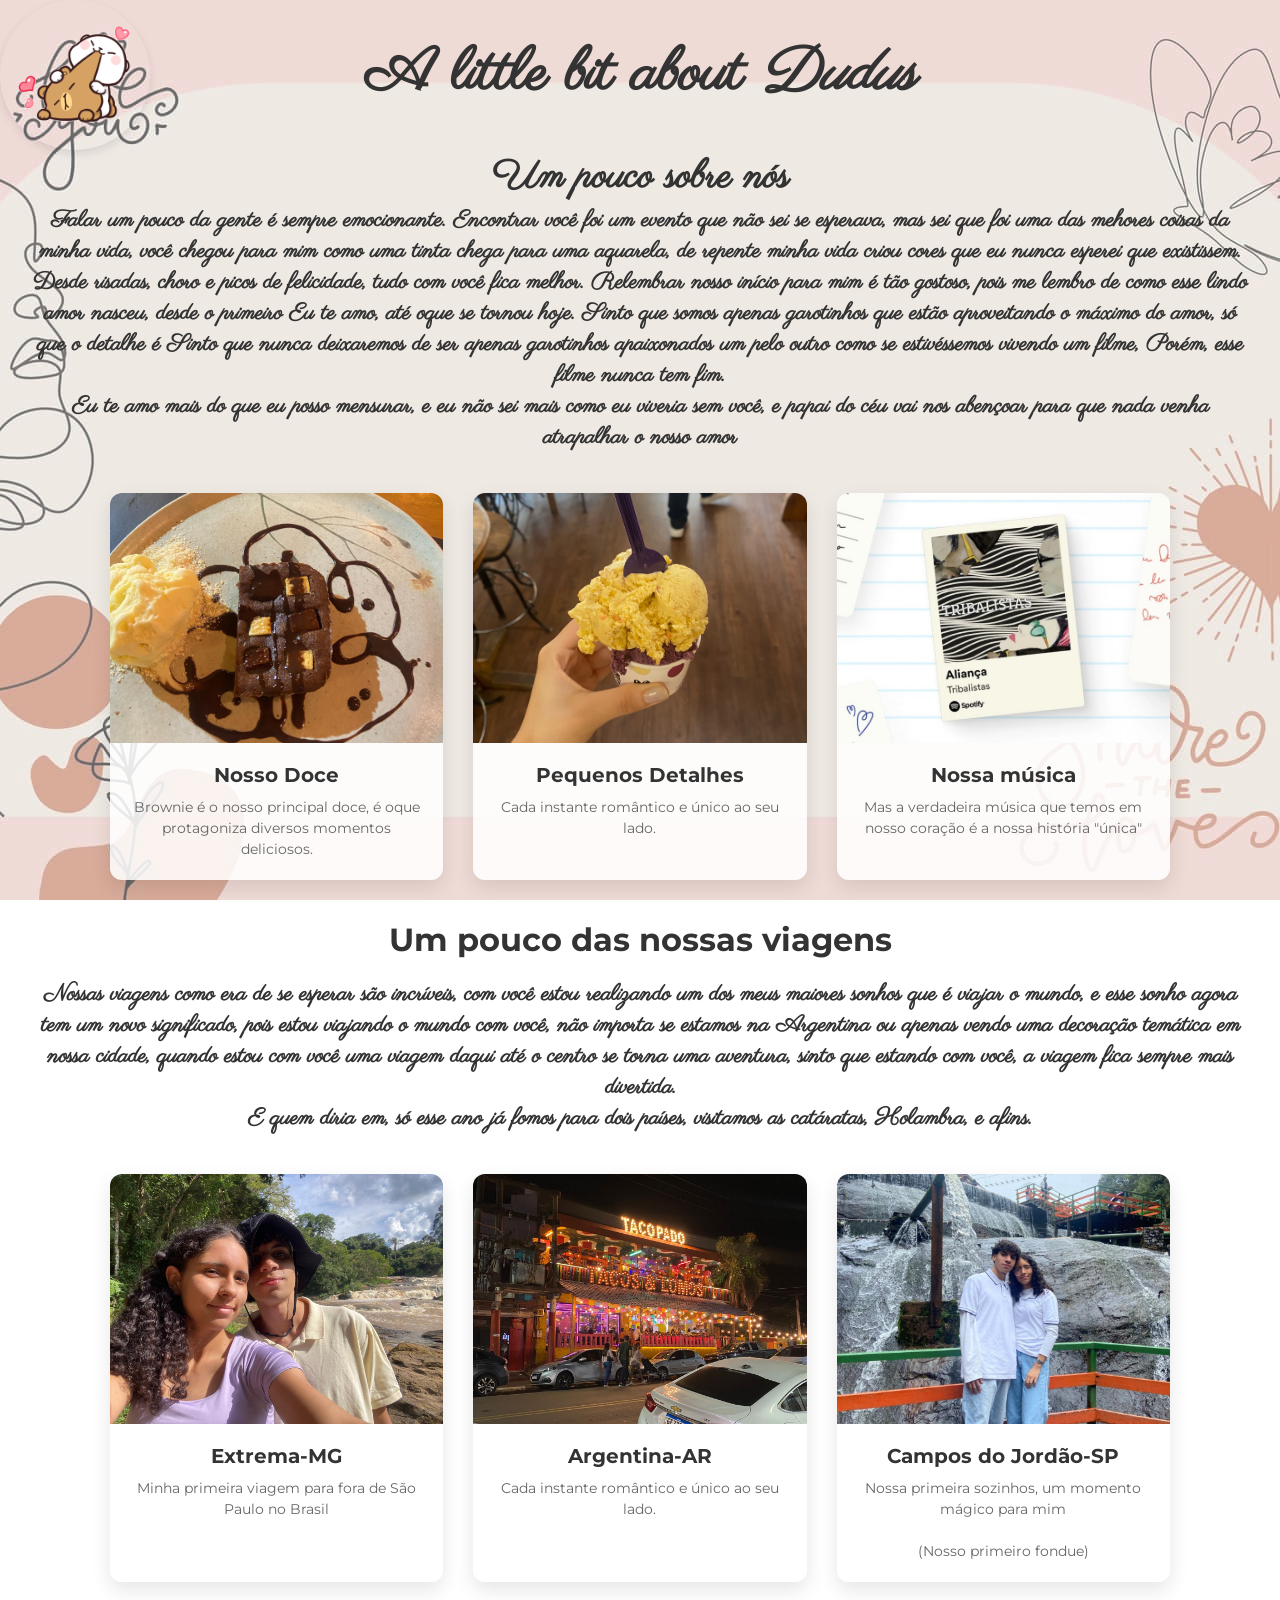
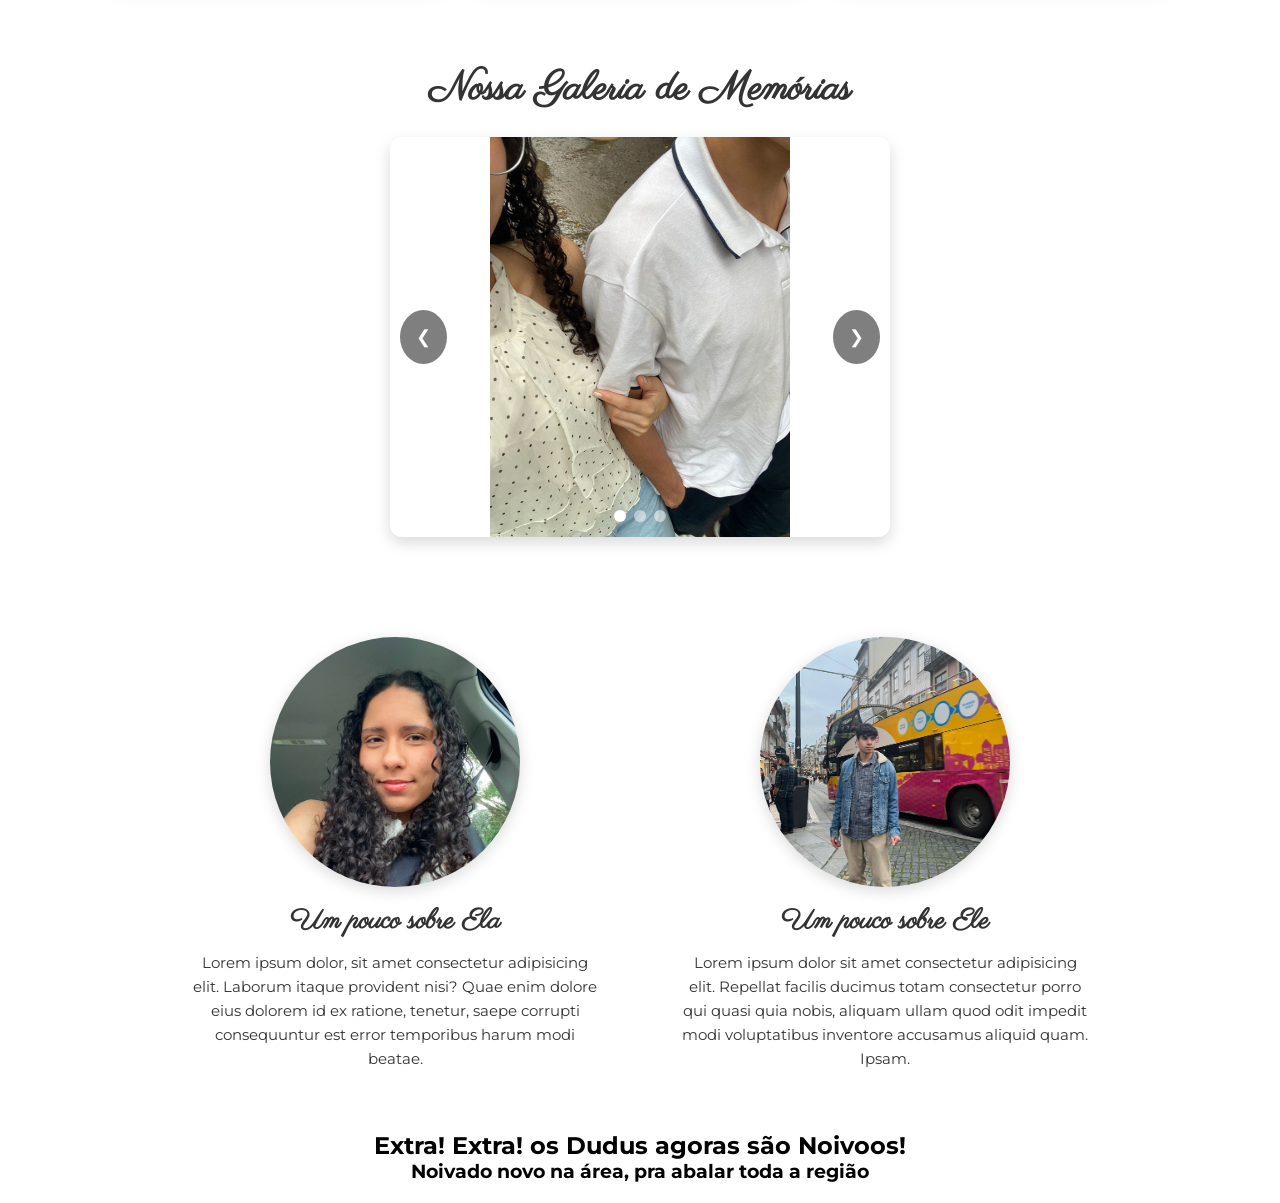
==== index.html @ e57aa264 "Primeiro commit: Site dos Noivos" ====
<!DOCTYPE html>
<html lang="pt-BR">

<head>
    <meta charset="UTF-8">
    <link rel="preconnect" href="https://fonts.googleapis.com">
    <link rel="preconnect" href="https://fonts.gstatic.com" crossorigin>
    <link href="https://fonts.googleapis.com/css2?family=Parisienne&family=Montserrat:wght@400;600&display=swap" rel="stylesheet">
    <link rel="stylesheet" type="text/css" href="style.css">
    <script src="script.js" defer></script>
    <link rel="icon" type="image/x-icon" href="./imagens/valentines day.gif">
    <title>She&Me</title>
</head>

<body>
    <main class="main">
        <header class="header">
            <div class="logo">
                <img src="./imagens/valentines day.gif" alt="Logo Valentine's Day">
            </div>
            <div class="primeira-escrita">
                <h1>A little bit about <i>Dudus</i></h1>
            </div>
        </header>
        
        <div class="primeira-declaracao">
            <h1>Um pouco sobre nós</h1>
            <h3>Falar um pouco da gente é sempre emocionante.
                Encontrar você foi um evento que não sei se esperava,
                mas sei que foi uma das mehores coisas da minha vida,
                você chegou para mim como uma tinta chega para uma aquarela,
                de repente minha vida criou cores que eu nunca esperei que existissem.
                Desde risadas, choro e picos de felicidade, tudo com você fica melhor.
                Relembrar nosso início para mim é tão gostoso, pois me lembro de como esse lindo amor
                nasceu, desde o primeiro Eu te amo, até oque se tornou hoje.
                Sinto que somos apenas garotinhos que estão aproveitando o máximo do amor, só que o detalhe é
                Sinto que nunca deixaremos de ser apenas garotinhos apaixonados um pelo outro como se estivéssemos vivendo um filme,
                Porém, esse filme nunca tem fim.<br>
                Eu te amo mais do que eu posso mensurar, e eu não sei mais como eu viveria sem você, e papai do céu vai nos abençoar
                para que nada venha atrapalhar o nosso amor 

            </h3>
        </div>

        <section class="cards-container">
            <article class="card">
                <div class="card-img-wrapper">
                    <img src="./imagens/Brownie-holambra.jpeg" alt="Momento Brownie">
                </div>
                <div class="card-content">
                    <h3>Nosso Doce</h3>
                    <p>Brownie é o nosso principal doce, é oque protagoniza diversos momentos deliciosos.</p>
                </div>
            </article>

            <article class="card">
                <div class="card-img-wrapper">
                    <img src="./imagens/sorvete-flor.jpeg" alt="Momento Sorvete">
                </div>
                <div class="card-content">
                    <h3>Pequenos Detalhes</h3>
                    <p>Cada instante romântico e único ao seu lado.</p>
                </div>
            </article>

            <article class="card">
                <div class="card-img-wrapper">
                    <img src="./imagens/Alianças Tribalistas✨️.jpg" alt="Momento Jantar">
                </div>
                <div class="card-content">
                    <h3>Nossa música</h3>
                    <p>Mas a verdadeira música que temos em nosso coração é a nossa história "única" </p>
                </div>
            </article>
            </section>
<!-- ----------------------Segunda parte--------------------             -->


                <div class="segunda-escrita">
                    <h1>Um pouco das nossas viagens</h1>
                </div>
                <div class="primeira-declaracao">
            <h3>Nossas viagens como era de se esperar são incríveis,
                com você estou realizando um dos meus maiores sonhos que é viajar o mundo,
                e esse sonho agora tem um novo significado, pois estou viajando o mundo com você,
                não importa se estamos na Argentina ou apenas vendo uma decoração temática em nossa cidade,
                quando estou com você uma viagem daqui até o centro se torna uma aventura, sinto que estando
                com você, a viagem fica sempre mais divertida.<br>
                E quem diria em, só esse ano já fomos para dois países, visitamos as catáratas, Holambra, e afins.
            </h3>
        </div>

        <section class="cards-container">
            <article class="card">
                <div class="card-img-wrapper">
                    <img src="./imagens/Extrema.jpeg" alt="Extrema">
                </div>
                <div class="card-content">
                    <h3>Extrema-MG</h3>
                    <p>Minha primeira viagem para fora de São Paulo no Brasil</p>
                </div>
            </article>

            <article class="card">
                <div class="card-img-wrapper">
                    <img src="./imagens/Tacopado.jpeg" alt="Argentina">
                </div>
                <div class="card-content">
                    <h3>Argentina-AR</h3>
                    <p>Cada instante romântico e único ao seu lado.</p>
                </div>
            </article>

            <article class="card">
                <div class="card-img-wrapper">
                    <img src="./imagens/Campos.jpeg" alt="Momento Jantar">
                </div>
                <div class="card-content">
                    <h3>Campos do Jordão-SP</h3>
                    <p>Nossa primeira sozinhos, um momento mágico para mim<br><br>(Nosso primeiro fondue)</p>
                </div>
            </article>
        </section>

        <section class="carousel-section">
            <h2 class="section-title">Nossa Galeria de Memórias</h2>
            
            <div class="carousel" role="region" aria-label="Galeria de Destaques">
                <div class="carousel-container">
                    <div class="carousel-slide active" role="group" aria-roledescription="slide" aria-label="1 de 7">
                        <img src="./imagens/Roupas combinando.jpeg" alt="Descrição da Imagem 1">
                    </div>
                    <div class="carousel-slide" role="group" aria-roledescription="slide" aria-label="2 de 7">
                        <img src="./imagens/tres fronteiras.jpeg" alt="Descrição da Imagem 2">
                    </div>
                    <div class="carousel-slide" role="group" aria-roledescription="slide" aria-label="3 de 7">
                        <img src="./imagens/Carro holambra.jpeg" alt="Descrição da Imagem 3">
                    </div>
                    <div class="carousel-slide" role="group" aria-roledescription="slide" aria-label="4 de 7">
                        <img src="./imagens/Carro holambra 2.jpeg" alt="Descrição da Imagem 4">
                    </div>
                    <div class="carousel-slide" role="group" aria-roledescription="slide" aria-label="5 de 7">
                        <img src="./imagens/Pato pato.jpeg" alt="Descrição da Imagem 5">
                    </div>
                    <div class="carousel-slide" role="group" aria-roledescription="slide" aria-label="6 de 7">
                        <img src="./imagens/Noivoss.jpeg" alt="Descrição da Imagem 6">
                    </div>
                    <div class="carousel-slide" role="group" aria-roledescription="slide" aria-label="7 de 7">
                        <img src="./imagens/Noivoss.jpeg" alt="Descrição da Imagem 7">
                    </div>
                    
                </div>

                <button class="carousel-btn prev" aria-label="Slide anterior">&#10094;</button>
                <button class="carousel-btn next" aria-label="Próximo slide">&#10095;</button>

                <div class="carousel-indicators">
                    <button class="dot active" aria-label="Ir para o slide 1"></button>
                    <button class="dot" aria-label="Ir para o slide 2"></button>
                    <button class="dot" aria-label="Ir para o slide 3"></button>
                </div>
            </div>
        </section>
    <section class="parte-de-baixo">
        <aside class="lado-direito">
            <img src="./imagens/Duda.jpeg" alt="Dudu">
            <h2>Um pouco sobre Ela</h2>
            <h3>Lorem ipsum dolor, sit amet consectetur adipisicing elit. Laborum itaque provident nisi? Quae enim dolore eius dolorem id ex ratione, tenetur, saepe corrupti consequuntur est error temporibus harum modi beatae.</h3>
        </aside>
        <aside class="lado-esquerdo">
            <img src="./imagens/Dudu.jpeg" alt="Dudu">
            <h2> Um pouco sobre Ele</h2>
            <h3>Lorem ipsum dolor sit amet consectetur adipisicing elit. Repellat facilis ducimus totam consectetur porro qui quasi quia nobis, aliquam ullam quod odit impedit modi voluptatibus inventore accusamus aliquid quam. Ipsam.</h3>
        </aside>
    </section>

    <footer class="noivado">
        <h2>Extra! Extra! os Dudus agoras são Noivoos!</h2>
        <h3>Noivado novo na área, pra abalar toda a região</h3>
    </footer>

    </main>
</body>

</html>
---- style.css ----
*{
    margin: 0;
    padding: 0;
    box-sizing: border-box;
}

body {
    margin: 0;
    padding: 0;
    box-sizing: border-box;
    font-family: 'Montserrat', sans-serif;
    min-height: 100vh;
    position: relative; /* Necessário para ancorar o fundo falso */
}

/* Camada do Background com Opacidade */
body::before {
    content: ""; /* Obrigatório para o pseudo-elemento existir */
    position: fixed; /* Mantém o fundo fixo ao rolar a página */
    top: 0;
    left: 0;
    width: 100%;
    height: 100%;
    
    /* Sua imagem de fundo aqui */
    background-image: url('./imagens/valentine-background-tfrpvj8z713s9hrl.jpg');
    background-size: cover;
    background-position: center;
    background-repeat: no-repeat;
    
    /* Controle de opacidade exclusivo da imagem (0.1 a 1) */
    opacity: 0.6; 
    
    /* Garante que o fundo fique TRÁS de todos os elementos do site */
    z-index: -1; 
}


header{
  display: flex;
  justify-content: flex-start;
  align-items: center;
  position: relative;
}

.primeira-escrita {
    position: absolute;
    left: 50%;
    top: 50%;
    transform: translate(-50%, -50%);
    text-align: center;
    width: 100%;
    max-width: 600px;
    font-family: "Parisienne", cursive;
    font-size: 30px;
    color: #333;
}

.logo img {
  display: block;
  border-radius: 50%;
  width: 150px;
  height: auto;
  box-shadow: 0 4px 10px rgba(0, 0, 0, 0.1);
}

.primeira-declaracao{
  text-align: center;
  font-family: "Parisienne", cursive;
  font-size: 20px;
  width: 100%;
  padding-right: 30px;
  padding-left: 30px;
  color: #333;
  
}
.segunda-escrita{
  text-align: center;
  margin-bottom: 20px;
  color: #333;
}

.cards-container {
    max-width: 1100px;
    margin: 40px auto;
    padding: 0 20px;
    display: grid;
    grid-template-columns: repeat(auto-fit, minmax(280px, 1fr));
    gap: 30px;
}

.card {
    background: rgba(255, 255, 255, 0.85);
    border-radius: 12px;
    overflow: hidden;
    box-shadow: 0 8px 20px rgba(0, 0, 0, 0.1);
    transition: transform 0.3s ease, box-shadow 0.3s ease;
}

.card:hover {
    transform: translateY(-8px);
    box-shadow: 0 12px 25px rgba(0, 0, 0, 0.2);
}

.card-img-wrapper {
    width: 100%;
    height: 250px;
    overflow: hidden;
}

.card-img-wrapper img {
    width: 100%;
    height: 100%;
    object-fit: cover;
    object-position: center;
    transition: transform 0.5s ease;
}


.card:hover .card-img-wrapper img {
    transform: scale(1.05);
}

.card-content {
    padding: 20px;
    text-align: center;
}

.card-content h3 {
    font-size: 20px;
    color: #333;
    margin-bottom: 10px;
}

.card-content p {
    font-size: 14px;
    color: #666;
    line-height: 1.5;
}

.carousel-section {
    margin: 60px auto;
    padding: 20px;
}

.section-title {
    text-align: center;
    font-family: "Parisienne", cursive;
    font-size: 40px;
    margin-bottom: 20px;
    color: #333;
}


.carousel {
    position: relative;
    max-width: 500px;
    margin: auto;
    overflow: hidden;
    border-radius: 12px;
    box-shadow: 0 6px 15px rgba(0, 0, 0, 0.15);
}

.carousel-container {
  position: relative;
  width: 100%;
  height: 400px;
}

.carousel-slide {
  position: absolute;
  top: 0;
  left: 0;
  width: 100%;
  height: 100%;
  opacity: 0;
  transition: opacity 0.5s ease-in-out;
  z-index: 1;
}

.carousel-slide.active {
  opacity: 1;
  z-index: 2;
}

.carousel-slide img {
  width: 100%;
  height: 100%;
  object-fit: contain;
  object-position: center;

}

.carousel-btn {
  position: absolute;
  top: 50%;
  transform: translateY(-50%);
  background: rgba(0, 0, 0, 0.5);
  color: white;
  border: none;
  padding: 16px;
  cursor: pointer;
  z-index: 10;
  font-size: 18px;
  border-radius: 50%;
  transition: background 0.3s;
}

.carousel-btn:hover { background: rgba(0, 0, 0, 0.8); }
.carousel-btn.prev { left: 10px; }
.carousel-btn.next { right: 10px; }

.carousel-indicators {
  position: absolute;
  bottom: 15px;
  left: 50%;
  transform: translateX(-50%);
  display: flex;
  gap: 8px;
  z-index: 10;
}

.dot {
  width: 12px;
  height: 12px;
  background: rgba(255, 255, 255, 0.5);
  border: none;
  border-radius: 50%;
  cursor: pointer;
  transition: background 0.3s;
}

.dot.active { background: white; }

.parte-de-baixo {
    display: flex;
    flex-wrap: wrap;
    align-items: flex-start;
    justify-content: center;
    gap: 40px;
    margin: 40px 30px;
    color: #333;
}

.lado-direito, .lado-esquerdo {
    display: flex;
    flex-direction: column;
    align-items: center;
    text-align: center;
    flex: 1;
    max-width: 450px;
    background: rgba(255, 255, 255, 0.7);
    padding: 20px;
    border-radius: 12px;
}


.parte-de-baixo img {
    width: 250px;
    height: 250px;
    object-fit: cover;
    border-radius: 50%;
    margin-bottom: 15px;
    box-shadow: 0 4px 15px rgba(0, 0, 0, 0.15);
}

/* Espaçamento nos textos */
.parte-de-baixo h2 {
    font-family: "Parisienne", cursive;
    font-size: 28px;
    margin-bottom: 10px;
}

.parte-de-baixo h3 {
    font-size: 15px;
    font-weight: 400;
    line-height: 1.6;
}
.noivado{
  display: flex;
  flex-direction: column;
  align-items: center;
  margin: 20px;
}
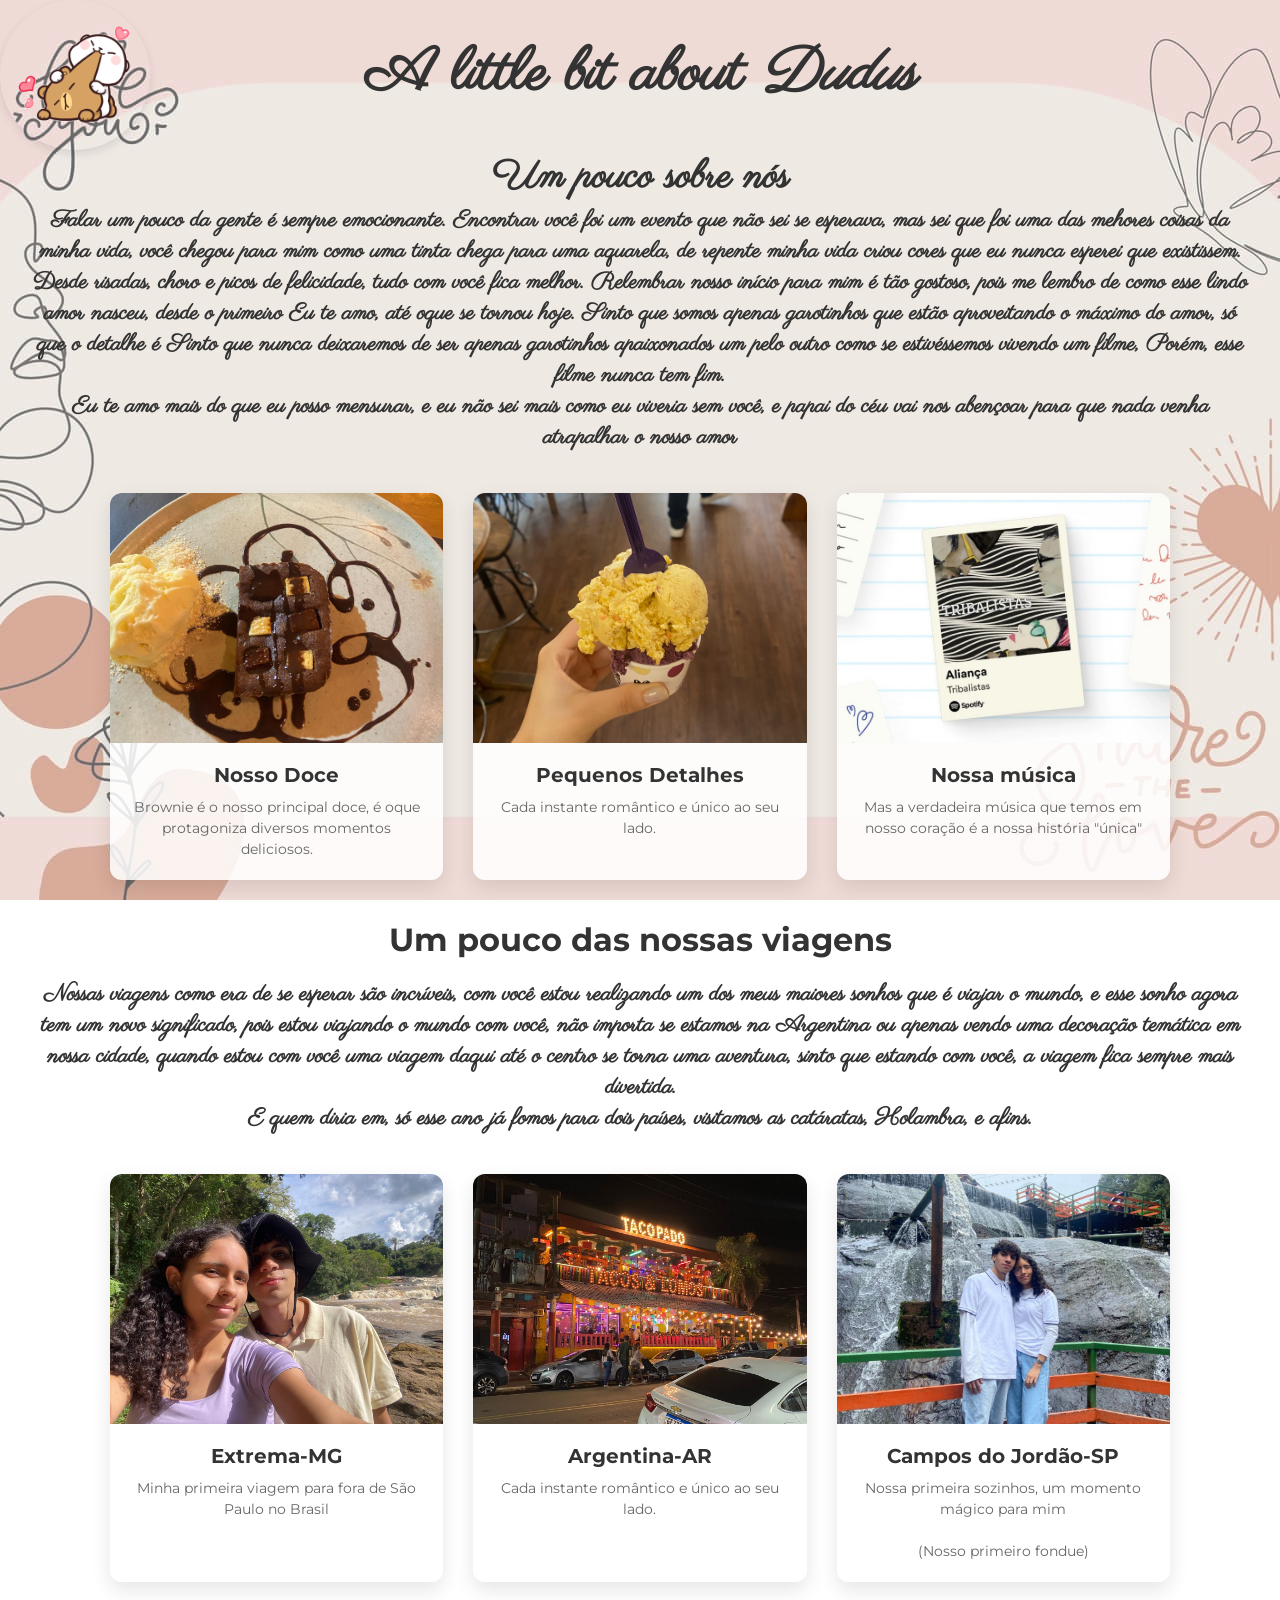
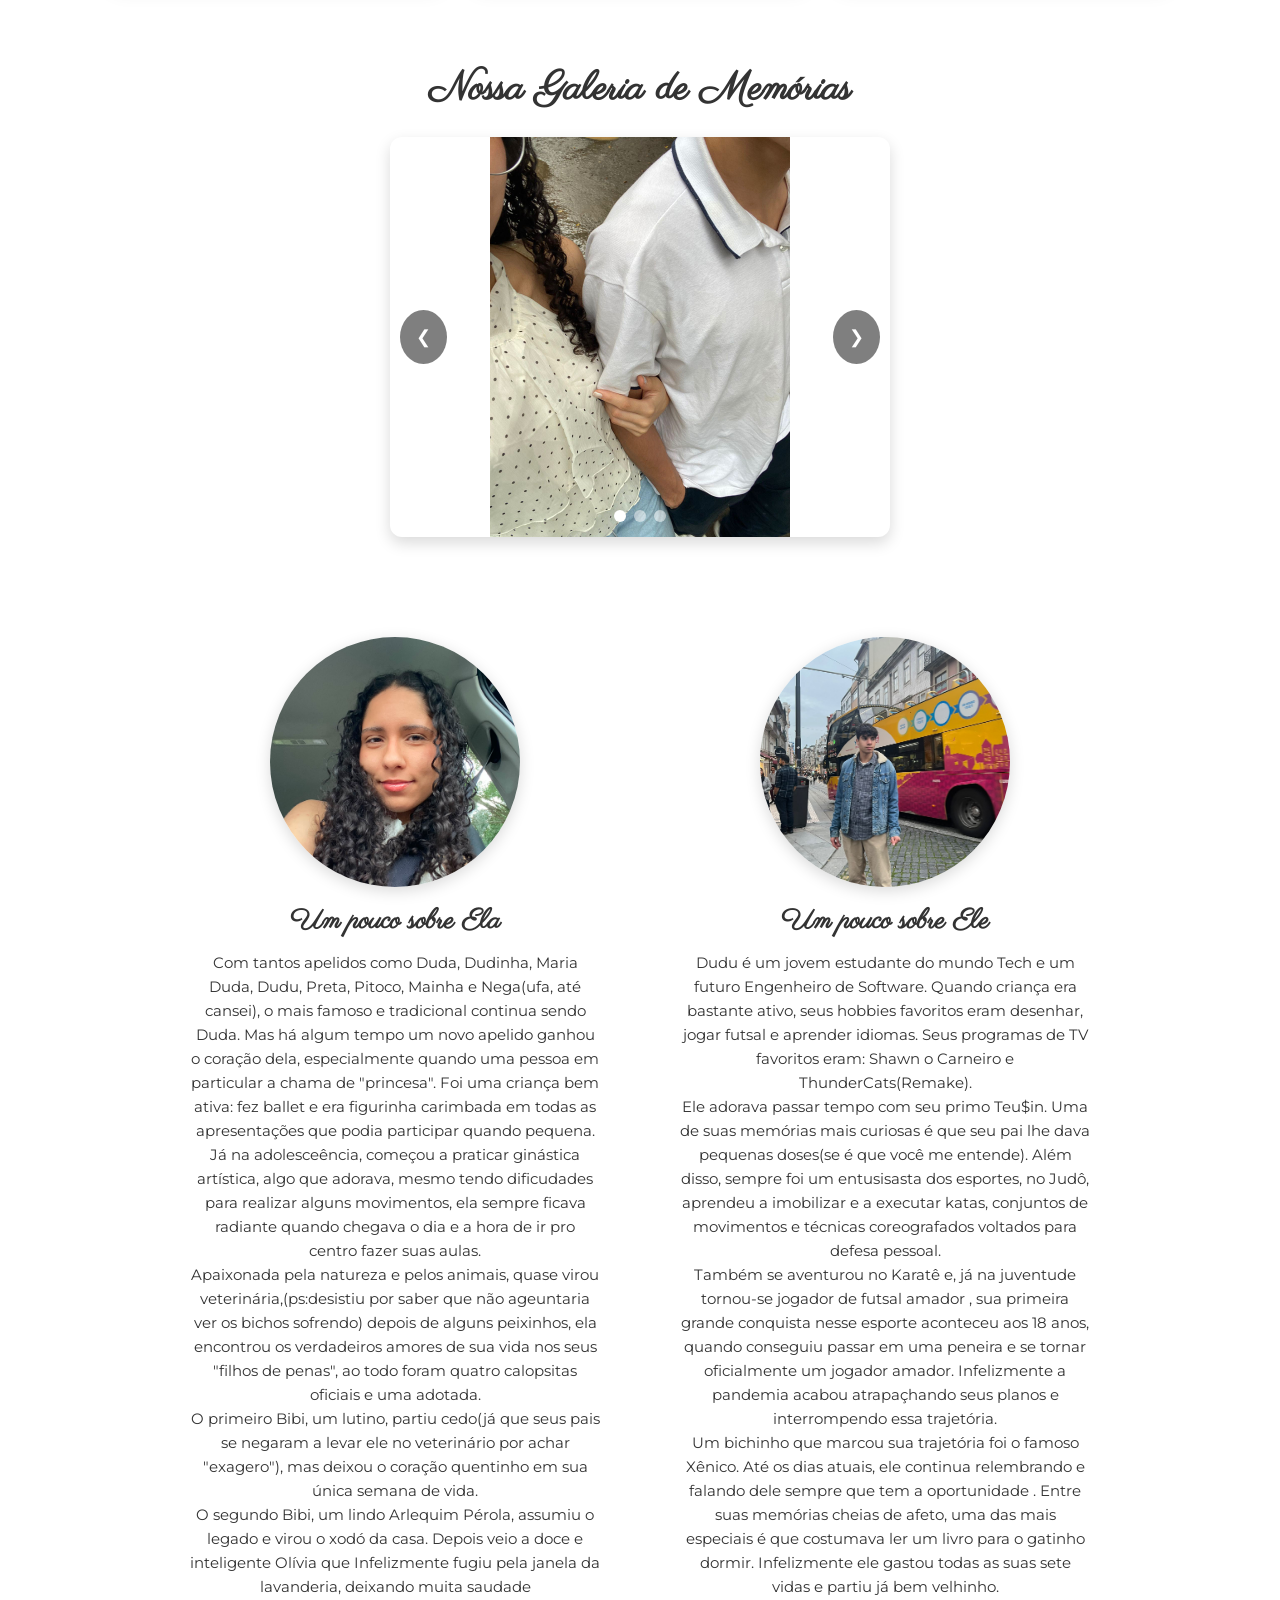
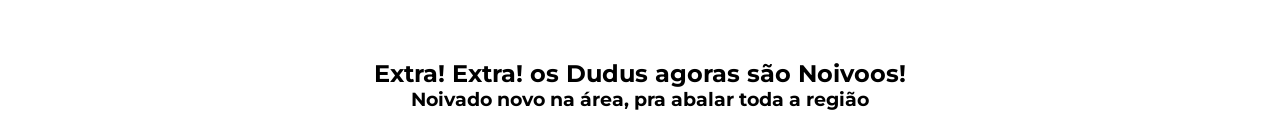
==== commit bf7eaebc: "Colocando os textos no card(falta o final)" ====
--- a/index.html
+++ b/index.html
@@ -8,7 +8,7 @@
     <link href="https://fonts.googleapis.com/css2?family=Parisienne&family=Montserrat:wght@400;600&display=swap" rel="stylesheet">
     <link rel="stylesheet" type="text/css" href="style.css">
     <script src="script.js" defer></script>
-    <link rel="icon" type="image/x-icon" href="./imagens/valentines day.gif">
+    <link rel="icon" type="image/x-icon" href="./imagens/valentines-day.gif">
     <title>She&Me</title>
 </head>
 
@@ -16,7 +16,7 @@
     <main class="main">
         <header class="header">
             <div class="logo">
-                <img src="./imagens/valentines day.gif" alt="Logo Valentine's Day">
+                <img src="./imagens/valentines-day.gif" alt="Logo Valentine's Day">
             </div>
             <div class="primeira-escrita">
                 <h1>A little bit about <i>Dudus</i></h1>
@@ -65,7 +65,7 @@
 
             <article class="card">
                 <div class="card-img-wrapper">
-                    <img src="./imagens/Alianças Tribalistas✨️.jpg" alt="Momento Jantar">
+                    <img src="./imagens/aliancas-tribalistas.jpg" alt="Momento Jantar">
                 </div>
                 <div class="card-content">
                     <h3>Nossa música</h3>
@@ -128,19 +128,19 @@
             <div class="carousel" role="region" aria-label="Galeria de Destaques">
                 <div class="carousel-container">
                     <div class="carousel-slide active" role="group" aria-roledescription="slide" aria-label="1 de 7">
-                        <img src="./imagens/Roupas combinando.jpeg" alt="Descrição da Imagem 1">
+                        <img src="./imagens/roupas-combinando.jpeg" alt="Descrição da Imagem 1">
                     </div>
                     <div class="carousel-slide" role="group" aria-roledescription="slide" aria-label="2 de 7">
-                        <img src="./imagens/tres fronteiras.jpeg" alt="Descrição da Imagem 2">
+                        <img src="./imagens/tres-fronteiras.jpeg" alt="Descrição da Imagem 2">
                     </div>
                     <div class="carousel-slide" role="group" aria-roledescription="slide" aria-label="3 de 7">
-                        <img src="./imagens/Carro holambra.jpeg" alt="Descrição da Imagem 3">
+                        <img src="./imagens/carro-holambra.jpeg" alt="Descrição da Imagem 3">
                     </div>
                     <div class="carousel-slide" role="group" aria-roledescription="slide" aria-label="4 de 7">
-                        <img src="./imagens/Carro holambra 2.jpeg" alt="Descrição da Imagem 4">
+                        <img src="./imagens/carro-holambra-2.jpeg" alt="Descrição da Imagem 4">
                     </div>
                     <div class="carousel-slide" role="group" aria-roledescription="slide" aria-label="5 de 7">
-                        <img src="./imagens/Pato pato.jpeg" alt="Descrição da Imagem 5">
+                        <img src="./imagens/pato-pato.jpeg" alt="Descrição da Imagem 5">
                     </div>
                     <div class="carousel-slide" role="group" aria-roledescription="slide" aria-label="6 de 7">
                         <img src="./imagens/Noivoss.jpeg" alt="Descrição da Imagem 6">
@@ -165,12 +165,39 @@
         <aside class="lado-direito">
             <img src="./imagens/Duda.jpeg" alt="Dudu">
             <h2>Um pouco sobre Ela</h2>
-            <h3>Lorem ipsum dolor, sit amet consectetur adipisicing elit. Laborum itaque provident nisi? Quae enim dolore eius dolorem id ex ratione, tenetur, saepe corrupti consequuntur est error temporibus harum modi beatae.</h3>
+            <h3>Com tantos apelidos como Duda, Dudinha, Maria Duda, Dudu, Preta, Pitoco, Mainha e Nega(ufa, até cansei),
+                o mais famoso e tradicional continua sendo Duda. Mas há algum tempo um novo apelido ganhou o coração dela,
+                especialmente quando uma pessoa em particular a chama de "princesa". Foi uma criança bem ativa: fez ballet e era figurinha carimbada
+                em todas as apresentações que podia participar quando pequena. Já na adolesceência, começou a praticar ginástica artística, algo que adorava,
+                mesmo tendo dificudades para realizar alguns movimentos, ela sempre ficava radiante quando chegava o dia e a hora de ir pro centro 
+                fazer suas aulas.<br>
+                Apaixonada pela natureza e pelos animais, quase virou veterinária,(ps:desistiu por saber que não ageuntaria ver os bichos sofrendo)
+                depois de alguns peixinhos, ela encontrou os verdadeiros amores de sua vida nos seus "filhos de penas",
+                ao todo foram quatro calopsitas oficiais e uma adotada.<br>
+                O primeiro Bibi, um lutino, partiu cedo(já que seus pais se negaram a levar ele no veterinário por achar "exagero"),
+                mas deixou o coração quentinho em sua única semana de vida.<br>
+                O segundo Bibi, um lindo Arlequim Pérola, assumiu o legado e virou o xodó da casa. Depois veio a doce e inteligente Olívia
+                que Infelizmente fugiu pela janela da lavanderia, deixando muita saudade
+            </h3>
         </aside>
         <aside class="lado-esquerdo">
             <img src="./imagens/Dudu.jpeg" alt="Dudu">
             <h2> Um pouco sobre Ele</h2>
-            <h3>Lorem ipsum dolor sit amet consectetur adipisicing elit. Repellat facilis ducimus totam consectetur porro qui quasi quia nobis, aliquam ullam quod odit impedit modi voluptatibus inventore accusamus aliquid quam. Ipsam.</h3>
+            <h3>Dudu é um jovem estudante do mundo Tech e um futuro Engenheiro de Software.
+                Quando criança era bastante ativo, seus hobbies favoritos eram 
+                desenhar, jogar futsal e aprender idiomas. Seus programas de TV favoritos eram: Shawn o Carneiro 
+                e ThunderCats(Remake).<br>
+
+                Ele adorava passar tempo com seu primo Teu$in. Uma de suas memórias mais curiosas
+                é que seu pai lhe dava pequenas doses(se é que você me entende). Além disso, sempre foi 
+                um entusisasta dos esportes, no Judô, aprendeu a imobilizar e a executar katas, conjuntos de movimentos e técnicas
+                coreografados voltados para defesa pessoal.<br>
+                Também se aventurou no Karatê e, já na juventude tornou-se jogador de futsal amador
+                , sua primeira grande conquista nesse esporte aconteceu aos 18 anos, quando conseguiu passar em uma peneira e se tornar oficialmente um jogador amador.
+                Infelizmente a pandemia acabou atrapaçhando seus planos e interrompendo essa trajetória.<br>
+                Um bichinho que marcou sua trajetória foi o famoso Xênico. Até os dias atuais, ele continua relembrando e falando dele sempre que tem a oportunidade
+                . Entre suas memórias cheias de afeto, uma das mais especiais é que costumava ler um livro para o gatinho dormir. Infelizmente ele gastou todas as suas sete vidas e partiu já bem velhinho.
+            </h3>
         </aside>
     </section>
 
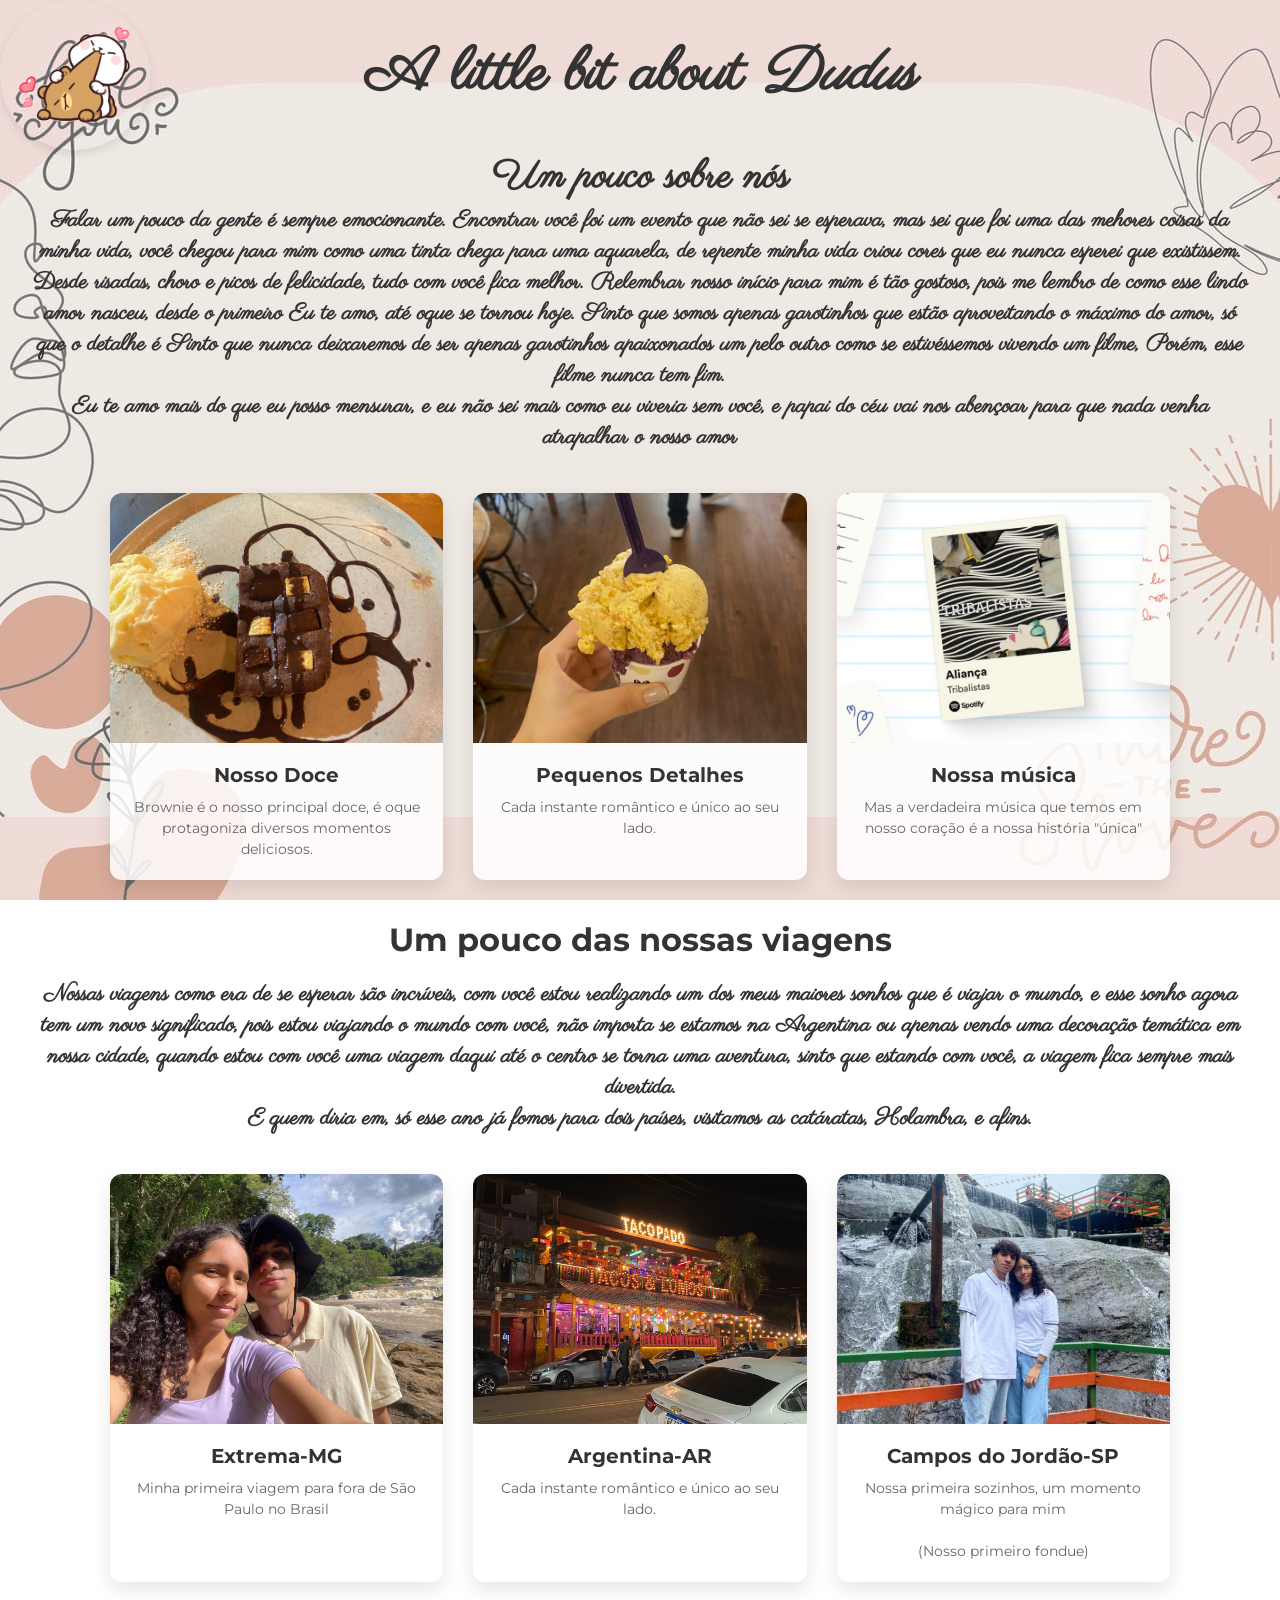
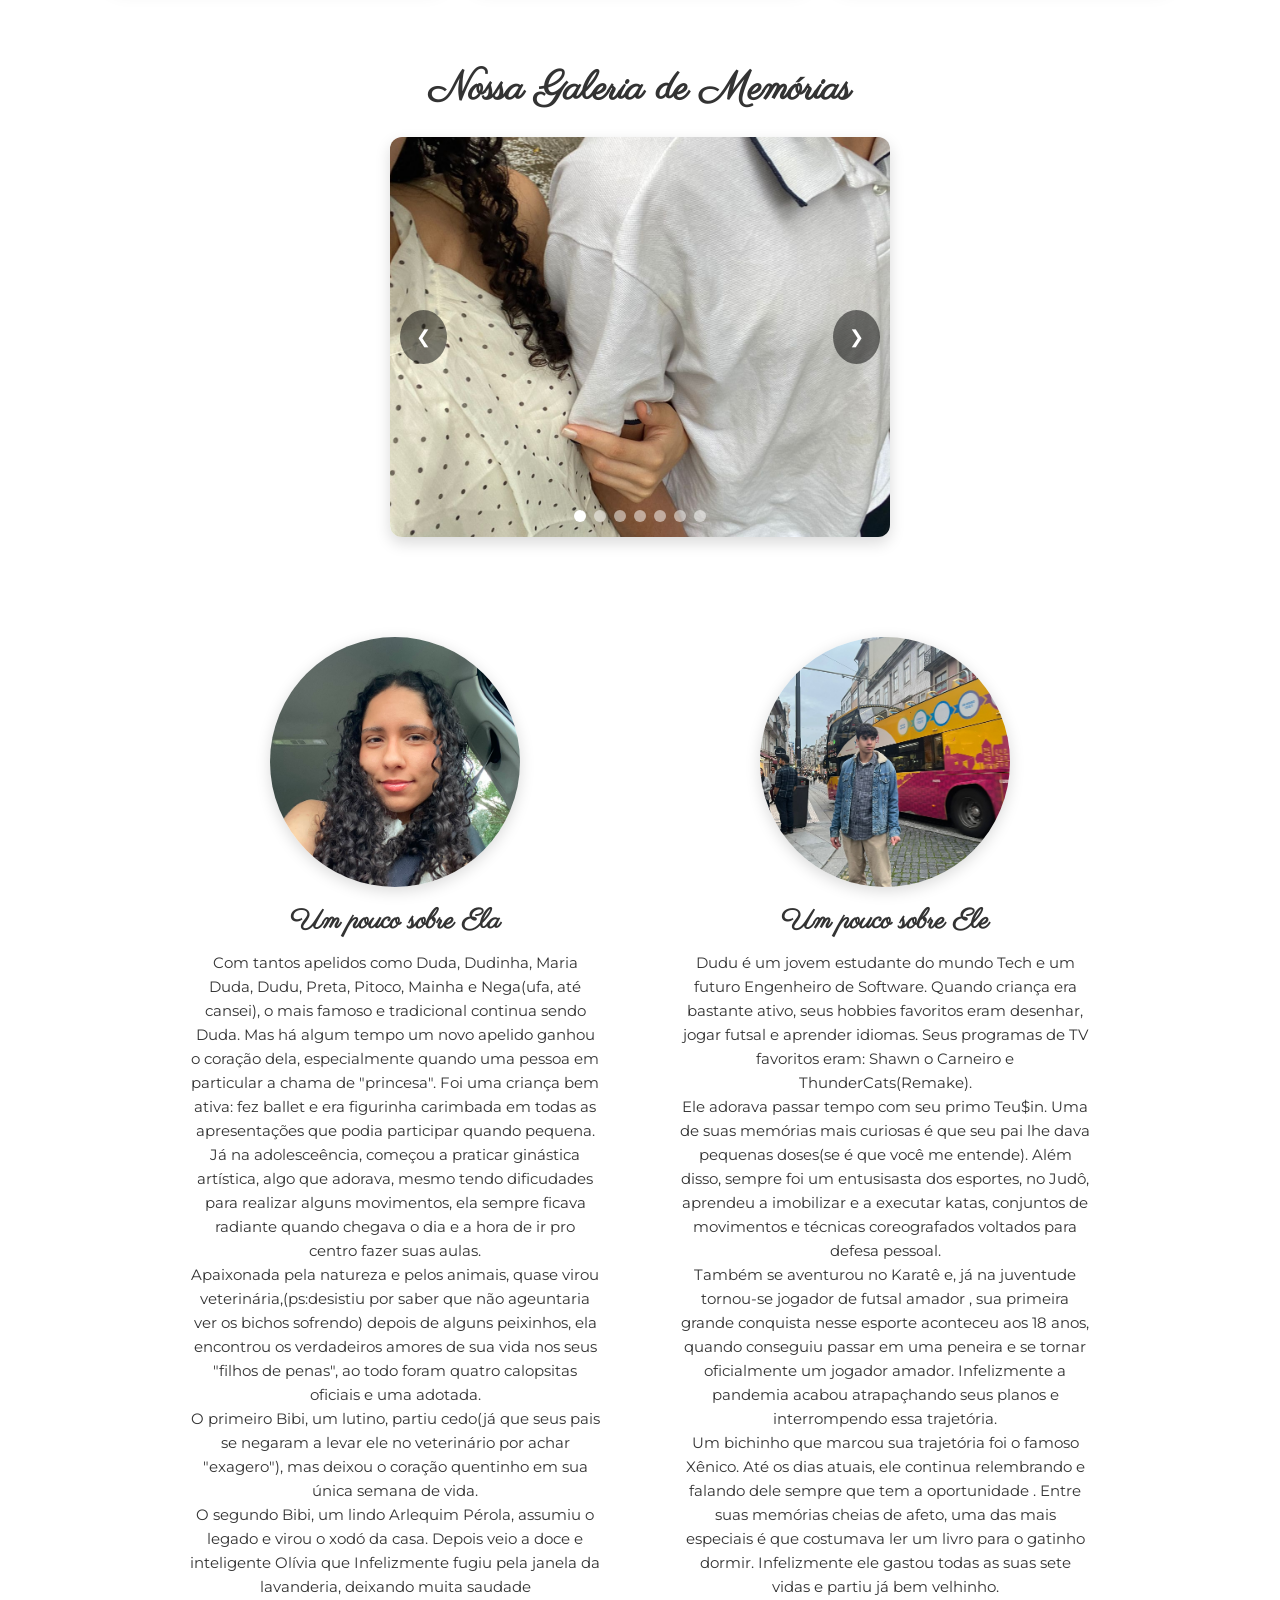
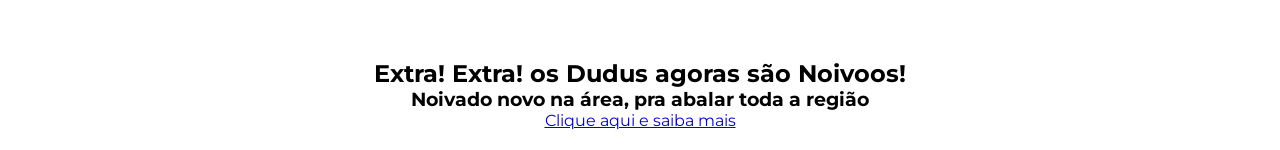
==== commit 5289b1c7: "Adicionado página dos noivos e a ligação no index" ====
--- a/index.html
+++ b/index.html
@@ -204,6 +204,7 @@
     <footer class="noivado">
         <h2>Extra! Extra! os Dudus agoras são Noivoos!</h2>
         <h3>Noivado novo na área, pra abalar toda a região</h3>
+        <a href="noivos.html">Clique aqui e saiba mais</a>
     </footer>
 
     </main>
--- a/style.css
+++ b/style.css
@@ -186,7 +186,7 @@
 .carousel-slide img {
   width: 100%;
   height: 100%;
-  object-fit: contain;
+  object-fit: cover;
   object-position: center;
 
 }
